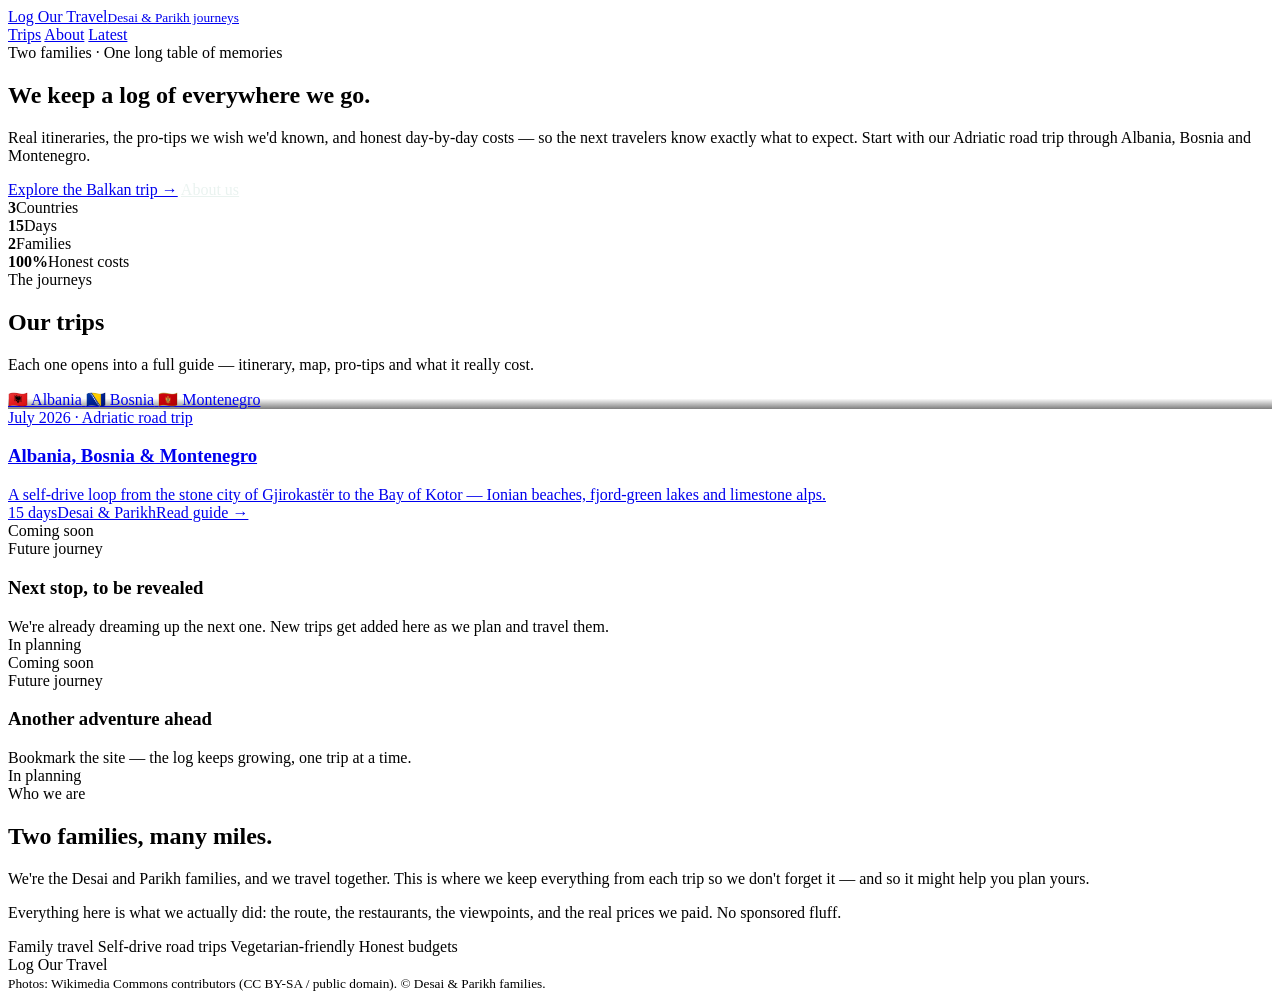
==== index.html @ 01a2512a "Add files via upload" ====
<!DOCTYPE html>
<html lang="en">
<head>
<meta charset="utf-8">
<meta name="viewport" content="width=device-width, initial-scale=1, viewport-fit=cover">
<meta name="theme-color" content="#0e3b43">
<title>Log Our Travel — the Desai &amp; Parikh family journeys</title>
<meta name="description" content="A growing repository of the Desai and Parikh families' road trips — real itineraries, honest costs, and one-tap directions to every stop.">
<link rel="preconnect" href="https://fonts.googleapis.com">
<link rel="preconnect" href="https://fonts.gstatic.com" crossorigin>
<link href="https://fonts.googleapis.com/css2?family=Fraunces:opsz,wght@9..144,400;9..144,600;9..144,900&family=Archivo:wght@400;500;600;700&family=Archivo+Narrow:wght@600;700&display=swap" rel="stylesheet">
<link rel="stylesheet" href="assets/site.css">
</head>
<body>

<header class="brandbar">
  <div class="in">
    <a class="brand" href="index.html">
      <span class="mark"></span>
      <span>Log Our Travel<small>Desai &amp; Parikh journeys</small></span>
    </a>
    <nav class="navlinks">
      <a href="#trips">Trips</a>
      <a href="#about">About</a>
      <a href="trips/balkans-2026.html">Latest</a>
    </nav>
  </div>
</header>

<section class="hero-home">
  <div class="bg" id="heroBg"></div>
  <div class="veil"></div>
  <div class="in">
    <div class="eyebrow">Two families · One long table of memories</div>
    <h1>We keep a log of everywhere we go.</h1>
    <p>Real itineraries, the pro-tips we wish we'd known, and honest day-by-day costs — so the next travelers know exactly what to expect. Start with our Adriatic road trip through Albania, Bosnia and Montenegro.</p>
    <div class="cta-row">
      <a class="btn terra" href="trips/balkans-2026.html">Explore the Balkan trip →</a>
      <a class="btn ghost" href="#about" style="color:#eaf3f0;border-color:rgba(255,255,255,.35)">About us</a>
    </div>
    <div class="stats">
      <div><b>3</b><span>Countries</span></div>
      <div><b>15</b><span>Days</span></div>
      <div><b>2</b><span>Families</span></div>
      <div><b>100%</b><span>Honest costs</span></div>
    </div>
  </div>
</section>

<main class="wrap">
  <div class="section-head" id="trips">
    <div>
      <div class="eyebrow">The journeys</div>
      <h2>Our trips</h2>
      <p>Each one opens into a full guide — itinerary, map, pro-tips and what it really cost.</p>
    </div>
  </div>

  <div class="trip-grid" id="tripGrid">
    <!-- Live trip -->
    <a class="trip-card" href="trips/balkans-2026.html">
      <div class="ph" id="card-balkans">
        <div class="flags">
          <span class="flag">🇦🇱 Albania</span>
          <span class="flag">🇧🇦 Bosnia</span>
          <span class="flag">🇲🇪 Montenegro</span>
        </div>
      </div>
      <div class="body">
        <div class="kick">July 2026 · Adriatic road trip</div>
        <h3>Albania, Bosnia &amp; Montenegro</h3>
        <div class="desc">A self-drive loop from the stone city of Gjirokastër to the Bay of Kotor — Ionian beaches, fjord-green lakes and limestone alps.</div>
        <div class="meta"><span>15 days</span><span>Desai &amp; Parikh</span><span>Read guide →</span></div>
      </div>
    </a>

    <!-- Placeholder future trips -->
    <div class="trip-card soon">
      <div class="ph"><span class="badge-soon">Coming soon</span></div>
      <div class="body">
        <div class="kick">Future journey</div>
        <h3>Next stop, to be revealed</h3>
        <div class="desc">We're already dreaming up the next one. New trips get added here as we plan and travel them.</div>
        <div class="meta"><span>In planning</span></div>
      </div>
    </div>

    <div class="trip-card soon">
      <div class="ph"><span class="badge-soon">Coming soon</span></div>
      <div class="body">
        <div class="kick">Future journey</div>
        <h3>Another adventure ahead</h3>
        <div class="desc">Bookmark the site — the log keeps growing, one trip at a time.</div>
        <div class="meta"><span>In planning</span></div>
      </div>
    </div>
  </div>

  <section class="about-band" id="about">
    <div>
      <div class="eyebrow">Who we are</div>
      <h2>Two families, many miles.</h2>
      <p>We're the Desai and Parikh families, and we travel together. This is where we keep everything from each trip so we don't forget it — and so it might help you plan yours.</p>
      <p>Everything here is what we actually did: the route, the restaurants, the viewpoints, and the real prices we paid. No sponsored fluff.</p>
      <div class="who">
        <span class="chip">Family travel</span>
        <span class="chip">Self-drive road trips</span>
        <span class="chip">Vegetarian-friendly</span>
        <span class="chip">Honest budgets</span>
      </div>
    </div>
    <div class="art" id="aboutArt"></div>
  </section>
</main>

<footer class="sitefoot">
  <div class="in">
    <div class="b"><span class="mark" style="width:24px;height:24px"></span> Log Our Travel</div>
    <small>Photos: Wikimedia Commons contributors (CC BY-SA / public domain). © Desai &amp; Parikh families.</small>
  </div>
</footer>

<script>
// Landing images (Wikimedia Special:FilePath).
function commons(file,w){return "https://commons.wikimedia.org/wiki/Special:FilePath/"+encodeURIComponent(file)+(w?("?width="+w):"");}
(function(){
  const hero=commons("Kotor, Montenegro (Panorama).jpg",1600);
  const im=new Image(); im.onload=()=>{document.getElementById("heroBg").style.backgroundImage=`url('${hero}')`;}; im.src=hero;
  const card=commons("Gjirokastra 145.jpg",800);
  document.getElementById("card-balkans").style.backgroundImage=`linear-gradient(180deg,transparent 45%,rgba(0,0,0,.5)),url('${card}')`;
  document.getElementById("card-balkans").style.backgroundSize="cover";
  document.getElementById("card-balkans").style.backgroundPosition="center";
  const art=commons("Our Lady of the Rocks, Perast, Montenegro.jpg",900);
  document.getElementById("aboutArt").style.backgroundImage=`url('${art}')`;
})();
</script>
</body>
</html>
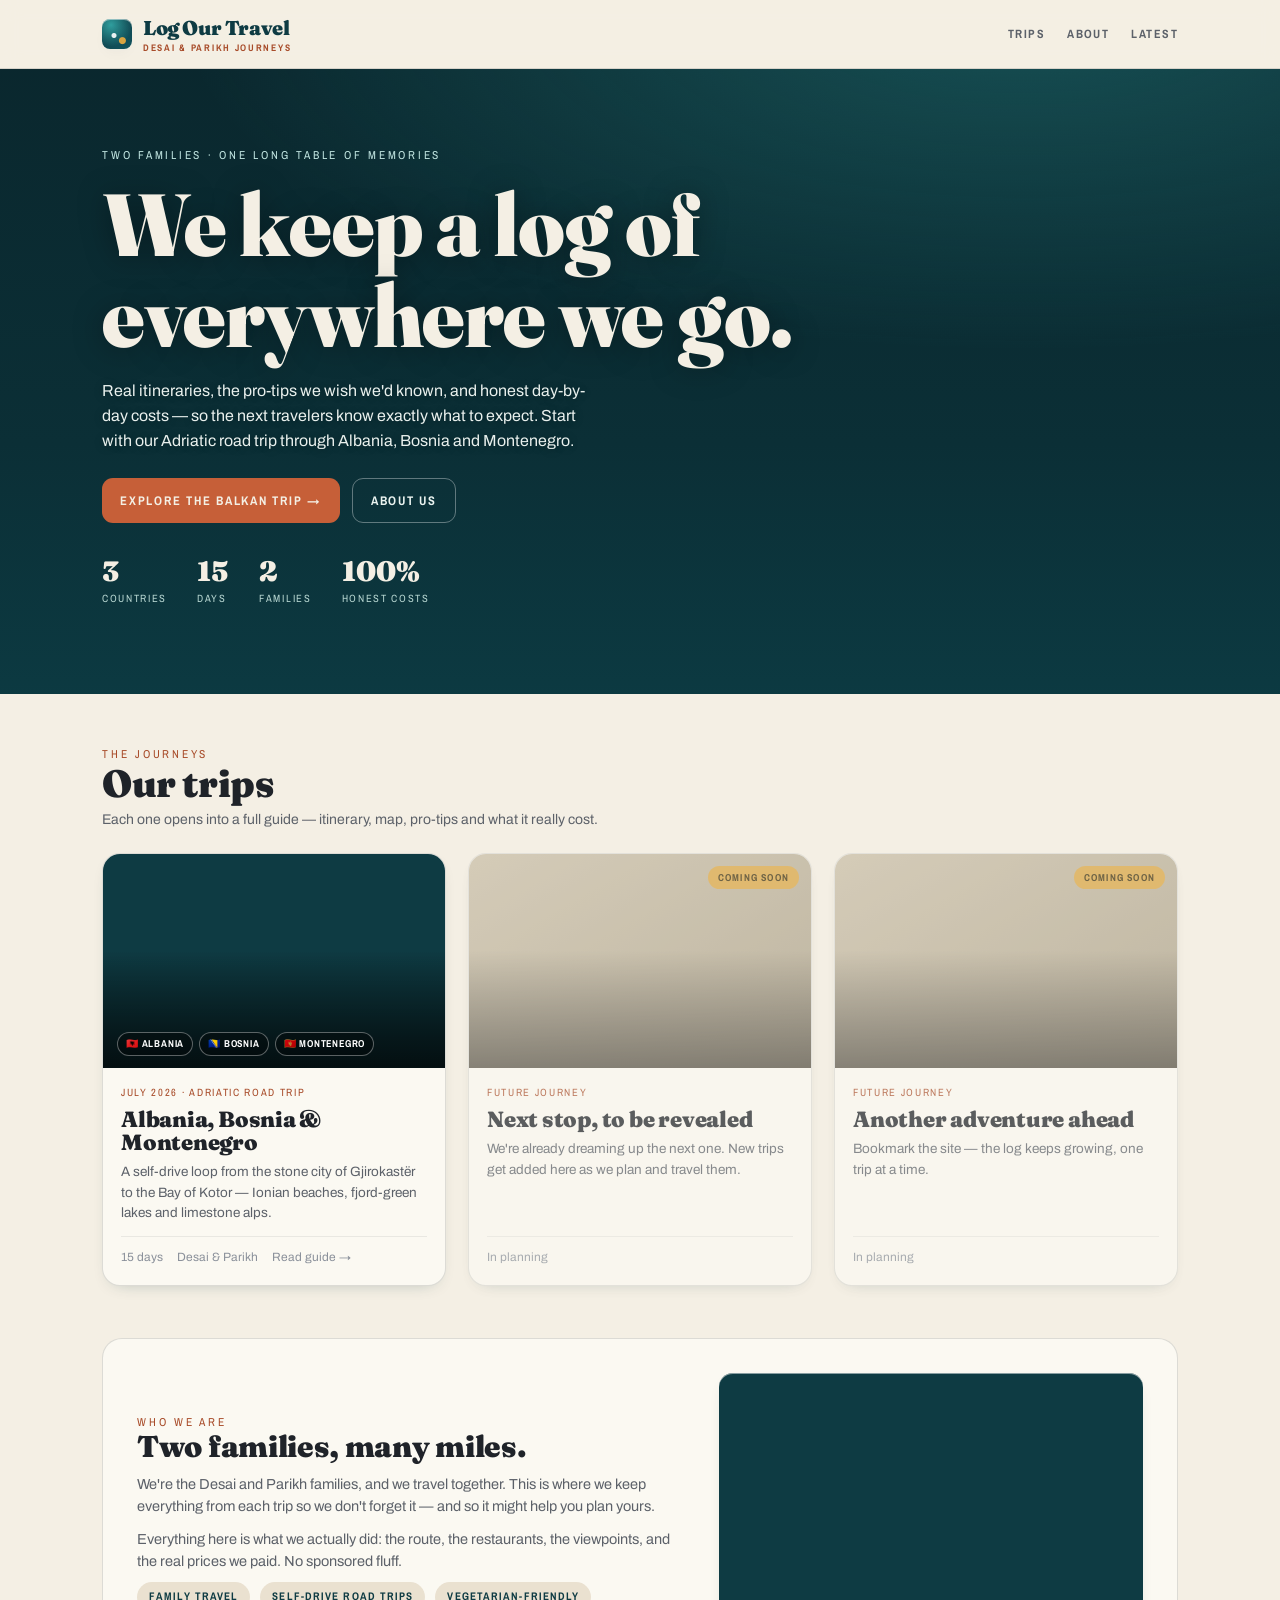
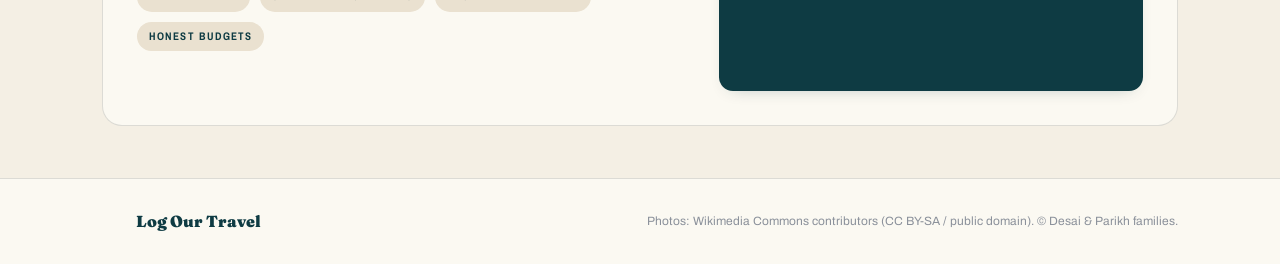
==== commit 678c0fe0: "Add files via upload" ====
--- a/index.html
+++ b/index.html
@@ -9,7 +9,7 @@
 <link rel="preconnect" href="https://fonts.googleapis.com">
 <link rel="preconnect" href="https://fonts.gstatic.com" crossorigin>
 <link href="https://fonts.googleapis.com/css2?family=Fraunces:opsz,wght@9..144,400;9..144,600;9..144,900&family=Archivo:wght@400;500;600;700&family=Archivo+Narrow:wght@600;700&display=swap" rel="stylesheet">
-<link rel="stylesheet" href="assets/site.css">
+<link rel="stylesheet" href="site.css">
 </head>
 <body>
 
@@ -22,7 +22,7 @@
     <nav class="navlinks">
       <a href="#trips">Trips</a>
       <a href="#about">About</a>
-      <a href="trips/balkans-2026.html">Latest</a>
+      <a href="trip-balkans-2026.html">Latest</a>
     </nav>
   </div>
 </header>
@@ -35,7 +35,7 @@
     <h1>We keep a log of everywhere we go.</h1>
     <p>Real itineraries, the pro-tips we wish we'd known, and honest day-by-day costs — so the next travelers know exactly what to expect. Start with our Adriatic road trip through Albania, Bosnia and Montenegro.</p>
     <div class="cta-row">
-      <a class="btn terra" href="trips/balkans-2026.html">Explore the Balkan trip →</a>
+      <a class="btn terra" href="trip-balkans-2026.html">Explore the Balkan trip →</a>
       <a class="btn ghost" href="#about" style="color:#eaf3f0;border-color:rgba(255,255,255,.35)">About us</a>
     </div>
     <div class="stats">
@@ -58,7 +58,7 @@
 
   <div class="trip-grid" id="tripGrid">
     <!-- Live trip -->
-    <a class="trip-card" href="trips/balkans-2026.html">
+    <a class="trip-card" href="trip-balkans-2026.html">
       <div class="ph" id="card-balkans">
         <div class="flags">
           <span class="flag">🇦🇱 Albania</span>
--- a/site.css
+++ b/site.css
@@ -0,0 +1,245 @@
+/* =========================================================================
+   Log Our Travel — shared stylesheet
+   Palette: limestone ivory canvas, deep Ionian teal, Ottoman terracotta, brass.
+   Type: Fraunces (editorial display) + Archivo / Archivo Narrow (UI + labels).
+   ========================================================================= */
+:root{
+  --ivory:#f4efe4; --ivory-2:#eae1d0; --paper:#fbf9f2;
+  --ink:#1f2329; --muted:#5c6169; --faint:#8a909a;
+  --teal:#0e3b43; --teal-2:#12545f; --sea:#2f9e9e;
+  --terra:#c65f38; --terra-d:#a84c2a; --gold:#d9a441;
+  --line:rgba(31,35,41,.14); --line-2:rgba(31,35,41,.08);
+  --alb:#c65f38; --bos:#3a7d5d; --mon:#3d6ea5; --tra:#8a8f98;
+  --shadow-sm:0 1px 0 rgba(255,255,255,.5) inset,0 6px 18px -12px rgba(14,59,67,.45);
+  --shadow:0 1px 0 rgba(255,255,255,.6) inset,0 16px 40px -22px rgba(14,59,67,.5);
+  --sidebar-w:264px;
+}
+*{box-sizing:border-box}
+html{scroll-behavior:smooth}
+html,body{margin:0}
+body{background:var(--ivory);color:var(--ink);font-family:"Archivo",system-ui,-apple-system,sans-serif;-webkit-font-smoothing:antialiased;line-height:1.55}
+a{color:inherit;text-decoration:none}
+img{max-width:100%;display:block}
+.wrap{max-width:1120px;margin:0 auto;padding:0 22px}
+.eyebrow{font-family:"Archivo Narrow";text-transform:uppercase;letter-spacing:.24em;font-size:11.5px;color:var(--terra-d)}
+h1,h2,h3{font-family:"Fraunces",Georgia,serif;font-weight:900;letter-spacing:-.01em;line-height:1.04;margin:0}
+
+/* ---------- top brand bar ---------- */
+.brandbar{position:sticky;top:0;z-index:60;background:rgba(244,239,228,.86);backdrop-filter:blur(10px);border-bottom:1px solid var(--line)}
+.brandbar .in{display:flex;align-items:center;justify-content:space-between;max-width:1120px;margin:0 auto;padding:12px 22px}
+.brand{display:flex;align-items:center;gap:11px;font-family:"Fraunces";font-weight:900;font-size:20px;letter-spacing:-.02em;color:var(--teal)}
+.brand .mark{width:30px;height:30px;border-radius:8px;background:
+   radial-gradient(120% 120% at 30% 20%,var(--sea),transparent 60%),
+   linear-gradient(150deg,var(--teal),var(--teal-2));position:relative;flex:0 0 auto;box-shadow:var(--shadow-sm)}
+.brand .mark::after{content:"";position:absolute;inset:0;border-radius:8px;
+   background:radial-gradient(circle at 68% 72%,var(--gold) 0 3px,transparent 4px),
+             radial-gradient(circle at 40% 55%,rgba(255,255,255,.9) 0 2px,transparent 3px)}
+.brand small{display:block;font-family:"Archivo Narrow";font-weight:700;text-transform:uppercase;letter-spacing:.18em;font-size:9.5px;color:var(--terra-d);margin-top:-2px}
+.navlinks{display:flex;gap:22px;font-family:"Archivo Narrow";font-weight:700;text-transform:uppercase;letter-spacing:.12em;font-size:12px;color:var(--muted)}
+.navlinks a:hover{color:var(--teal)}
+@media(max-width:620px){.navlinks{display:none}}
+
+/* ---------- buttons ---------- */
+.btn{display:inline-flex;align-items:center;gap:8px;border:0;cursor:pointer;font-family:"Archivo Narrow";font-weight:700;text-transform:uppercase;letter-spacing:.14em;font-size:12.5px;padding:12px 18px;border-radius:11px;background:var(--teal);color:var(--ivory);transition:.15s}
+.btn:hover{background:var(--teal-2)}
+.btn.terra{background:var(--terra)} .btn.terra:hover{background:var(--terra-d)}
+.btn.ghost{background:transparent;color:var(--teal);border:1px solid var(--line)}
+.btn:focus-visible{outline:2px solid var(--gold);outline-offset:2px}
+
+/* ---------- footer ---------- */
+.sitefoot{border-top:1px solid var(--line);margin-top:52px;background:var(--paper)}
+.sitefoot .in{max-width:1120px;margin:0 auto;padding:30px 22px;display:flex;flex-wrap:wrap;gap:18px;justify-content:space-between;align-items:center}
+.sitefoot .b{display:flex;align-items:center;gap:10px;font-family:"Fraunces";font-weight:900;color:var(--teal)}
+.sitefoot small{color:var(--faint);font-size:12px}
+
+/* =========================================================================
+   LANDING PAGE
+   ========================================================================= */
+.hero-home{position:relative;overflow:hidden;color:var(--ivory);background:#0b2f36}
+.hero-home .bg{position:absolute;inset:0;background-size:cover;background-position:center;transform:scale(1.04)}
+.hero-home .veil{position:absolute;inset:0;background:
+   radial-gradient(120% 100% at 80% -10%,rgba(47,158,158,.35),transparent 55%),
+   linear-gradient(180deg,rgba(9,32,38,.5),rgba(11,47,54,.82) 60%,rgba(12,58,66,.96))}
+.hero-home .in{position:relative;z-index:2;max-width:1120px;margin:0 auto;padding:78px 22px 84px}
+.hero-home .eyebrow{color:#bfe3df}
+.hero-home h1{font-size:clamp(44px,9vw,88px);margin:.16em 0 .2em;text-shadow:0 2px 30px rgba(0,0,0,.35);max-width:16ch}
+.hero-home p{max-width:56ch;color:#e9f0ed;font-size:16px;text-shadow:0 1px 10px rgba(0,0,0,.3)}
+.hero-home .cta-row{margin-top:24px;display:flex;gap:12px;flex-wrap:wrap}
+.hero-home .stats{display:flex;gap:30px;margin-top:34px;flex-wrap:wrap}
+.hero-home .stats b{font-family:"Fraunces";font-weight:900;font-size:28px;display:block;line-height:1}
+.hero-home .stats span{font-family:"Archivo Narrow";text-transform:uppercase;letter-spacing:.16em;font-size:10.5px;color:#b7d6d1}
+
+.section-head{display:flex;align-items:flex-end;justify-content:space-between;gap:16px;margin:52px 0 22px}
+.section-head h2{font-size:clamp(26px,4vw,38px)}
+.section-head p{color:var(--muted);font-size:14px;margin:6px 0 0}
+
+.trip-grid{display:grid;grid-template-columns:repeat(auto-fill,minmax(320px,1fr));gap:22px}
+.trip-card{background:var(--paper);border:1px solid var(--line);border-radius:18px;overflow:hidden;box-shadow:var(--shadow-sm);transition:.18s;display:flex;flex-direction:column}
+.trip-card:hover{transform:translateY(-3px);box-shadow:var(--shadow)}
+.trip-card .ph{aspect-ratio:16/10;background-size:cover;background-position:center;position:relative;background-color:var(--teal)}
+.trip-card .ph::after{content:"";position:absolute;inset:0;background:linear-gradient(180deg,transparent 45%,rgba(0,0,0,.5))}
+.trip-card .ph .flags{position:absolute;left:14px;bottom:12px;z-index:2;display:flex;gap:6px;flex-wrap:wrap}
+.trip-card .flag{font-family:"Archivo Narrow";font-weight:700;text-transform:uppercase;letter-spacing:.08em;font-size:10px;color:#fff;background:rgba(0,0,0,.3);border:1px solid rgba(255,255,255,.35);padding:3px 8px;border-radius:99px}
+.trip-card .body{padding:16px 18px 18px;display:flex;flex-direction:column;gap:8px;flex:1}
+.trip-card .kick{font-family:"Archivo Narrow";text-transform:uppercase;letter-spacing:.16em;font-size:10.5px;color:var(--terra-d)}
+.trip-card h3{font-size:22px}
+.trip-card .desc{color:var(--muted);font-size:13.5px;flex:1}
+.trip-card .meta{display:flex;gap:14px;font-size:12px;color:var(--faint);border-top:1px solid var(--line-2);padding-top:11px;margin-top:4px}
+.trip-card.soon{opacity:.72}
+.trip-card.soon .ph{background:linear-gradient(150deg,#c8bda6,#a99e86)}
+.badge-soon{position:absolute;top:12px;right:12px;z-index:2;font-family:"Archivo Narrow";font-weight:700;text-transform:uppercase;letter-spacing:.12em;font-size:10px;background:var(--gold);color:#3a2c07;padding:4px 10px;border-radius:99px}
+
+.about-band{background:var(--paper);border:1px solid var(--line);border-radius:20px;padding:34px;margin-top:52px;display:grid;grid-template-columns:1.3fr 1fr;gap:30px;align-items:center}
+.about-band h2{font-size:30px;margin-bottom:10px}
+.about-band p{color:var(--muted);font-size:14.5px;margin:0 0 10px}
+.about-band .who{display:flex;gap:10px;flex-wrap:wrap;margin-top:8px}
+.about-band .chip{font-family:"Archivo Narrow";font-weight:700;text-transform:uppercase;letter-spacing:.1em;font-size:11px;background:var(--ivory-2);color:var(--teal);padding:6px 12px;border-radius:99px}
+.about-band .art{aspect-ratio:4/3;border-radius:14px;background-size:cover;background-position:center;background-color:var(--teal);box-shadow:var(--shadow-sm)}
+@media(max-width:760px){.about-band{grid-template-columns:1fr;padding:24px}.about-band .art{order:-1}}
+
+/* =========================================================================
+   TRIP PAGE — sidebar + content
+   ========================================================================= */
+.trip-hero{position:relative;overflow:hidden;color:var(--ivory);background:#0b2f36}
+.trip-hero .bg{position:absolute;inset:0;background-size:cover;background-position:center;transform:scale(1.04)}
+.trip-hero .veil{position:absolute;inset:0;background:linear-gradient(180deg,rgba(9,32,38,.42),rgba(11,47,54,.8) 65%,rgba(12,58,66,.96))}
+.trip-hero .in{position:relative;z-index:2;max-width:1120px;margin:0 auto;padding:60px 22px 66px}
+.trip-hero .crumb{font-family:"Archivo Narrow";text-transform:uppercase;letter-spacing:.16em;font-size:11px;color:#bfe3df;margin-bottom:14px}
+.trip-hero .crumb a:hover{color:#fff}
+.trip-hero h1{font-size:clamp(38px,7vw,68px);margin:.1em 0 .16em;text-shadow:0 2px 26px rgba(0,0,0,.35)}
+.trip-hero p{max-width:56ch;color:#e9f0ed;font-size:15.5px}
+.trip-hero .flags{display:flex;gap:8px;flex-wrap:wrap;margin-top:16px}
+.trip-hero .flag{font-family:"Archivo Narrow";font-weight:700;text-transform:uppercase;letter-spacing:.1em;font-size:11px;padding:5px 11px;border-radius:99px;border:1px solid rgba(255,255,255,.3);background:rgba(255,255,255,.08)}
+
+.layout{max-width:1120px;margin:0 auto;padding:0 22px;display:grid;grid-template-columns:var(--sidebar-w) 1fr;gap:34px;align-items:start}
+
+/* sidebar */
+.sidebar{position:sticky;top:64px;align-self:start;padding:26px 0;max-height:calc(100vh - 64px);overflow-y:auto}
+.sidebar .sb-title{font-family:"Archivo Narrow";text-transform:uppercase;letter-spacing:.16em;font-size:11px;color:var(--faint);margin:0 0 12px 12px}
+.sb-nav{list-style:none;margin:0 0 22px;padding:0}
+.sb-nav > li > a{display:flex;align-items:center;gap:10px;padding:10px 12px;border-radius:10px;font-family:"Archivo Narrow";font-weight:700;text-transform:uppercase;letter-spacing:.08em;font-size:12.5px;color:var(--muted);transition:.14s}
+.sb-nav > li > a:hover{background:var(--ivory-2);color:var(--teal)}
+.sb-nav > li > a.active{background:var(--teal);color:var(--ivory)}
+.sb-nav .ic{width:17px;height:17px;flex:0 0 auto}
+.sb-sub{list-style:none;margin:2px 0 8px;padding:0 0 0 4px;border-left:2px solid var(--line);margin-left:16px;display:none}
+.sb-sub.open{display:block}
+.sb-sub li a{display:block;padding:6px 12px;font-size:12.5px;color:var(--muted);border-radius:8px}
+.sb-sub li a:hover{background:var(--ivory-2);color:var(--teal)}
+.sb-sub li a .num{display:inline-block;width:22px;font-family:"Archivo Narrow";font-weight:700;color:var(--faint)}
+.sb-cta{margin:0 12px}
+
+/* content */
+.content{padding:30px 0 10px;min-width:0}
+.panel{background:var(--paper);border:1px solid var(--line);border-radius:16px;padding:22px;box-shadow:var(--shadow-sm);margin-bottom:22px;scroll-margin-top:70px}
+.panel > h2{font-size:26px;margin-bottom:4px}
+.panel .lead{color:var(--muted);font-size:14px;margin:0 0 16px}
+.sec-label{display:flex;align-items:center;gap:9px;margin:6px 0 16px}
+.sec-label .eyebrow{margin:0}
+
+/* overview stats */
+.ov-grid{display:grid;grid-template-columns:repeat(auto-fit,minmax(130px,1fr));gap:12px;margin-bottom:6px}
+.ov-cell{border-radius:12px;padding:14px;background:var(--ivory-2)}
+.ov-cell .k{font-family:"Archivo Narrow";text-transform:uppercase;letter-spacing:.12em;font-size:10.5px;color:var(--muted)}
+.ov-cell .v{font-family:"Fraunces";font-weight:900;font-size:22px;color:var(--teal);line-height:1;margin-top:5px}
+.ov-cell .s{font-size:11px;color:var(--faint);margin-top:3px}
+
+/* day cards */
+.day{background:var(--paper);border:1px solid var(--line);border-radius:16px;margin-bottom:15px;overflow:hidden;scroll-margin-top:70px}
+.day-head{display:flex;cursor:pointer;align-items:stretch;user-select:none;min-height:100px}
+.daythumb{flex:0 0 132px;position:relative;overflow:hidden;background-size:cover;background-position:center}
+.daythumb .fallback{position:absolute;inset:0}
+.daythumb::after{content:"";position:absolute;inset:0;background:linear-gradient(180deg,rgba(0,0,0,.05),rgba(0,0,0,.45))}
+.daythumb .num{position:absolute;left:11px;bottom:9px;z-index:2;color:#fff}
+.daythumb .num .n{font-family:"Fraunces";font-weight:900;font-size:28px;line-height:.9;text-shadow:0 2px 10px rgba(0,0,0,.6)}
+.daythumb .num .l{font-family:"Archivo Narrow";text-transform:uppercase;letter-spacing:.14em;font-size:9px;text-shadow:0 1px 6px rgba(0,0,0,.7)}
+.day-meta{flex:1;padding:14px 16px;min-width:0;display:flex;flex-direction:column;justify-content:center}
+.day-place{font-family:"Archivo Narrow";text-transform:uppercase;letter-spacing:.16em;font-size:11px;color:var(--terra-d)}
+.day.bos .day-place{color:var(--bos)} .day.mon .day-place{color:var(--mon)} .day.transit .day-place{color:var(--faint)}
+.day-title{font-family:"Fraunces";font-weight:900;font-size:19px;line-height:1.12;margin:3px 0 4px}
+.day-date{font-size:12.5px;color:var(--muted)}
+.chev{align-self:center;padding:0 16px;color:var(--faint);transition:.2s}
+.day[open] .chev{transform:rotate(90deg)}
+.day-body{display:none;padding:2px 18px 20px;border-top:1px solid var(--line)}
+.day[open] .day-body{display:block}
+.day-photo{margin:16px -18px 0;position:relative}
+.day-photo img{width:100%;height:220px;object-fit:cover}
+.day-photo .cap{position:absolute;left:14px;bottom:10px;color:#fff;font-family:"Archivo Narrow";text-transform:uppercase;letter-spacing:.12em;font-size:11px;text-shadow:0 1px 8px rgba(0,0,0,.7)}
+.day-photo::after{content:"";position:absolute;inset:0;background:linear-gradient(180deg,transparent 55%,rgba(0,0,0,.4))}
+.maphint{display:flex;align-items:center;gap:7px;font-size:11.5px;color:var(--faint);margin:14px 0 2px;font-family:"Archivo Narrow";text-transform:uppercase;letter-spacing:.08em}
+.drive{display:inline-flex;gap:8px;align-items:center;background:var(--ivory-2);border-radius:8px;padding:7px 11px;font-size:12.5px;color:#454b53;margin:12px 0 2px;font-weight:500}
+ul.plan{list-style:none;margin:12px 0 0;padding:0}
+ul.plan li{position:relative;padding:8px 0 8px 22px;font-size:14.5px;border-bottom:1px dashed var(--line)}
+ul.plan li:last-child{border-bottom:0}
+ul.plan li::before{content:"";position:absolute;left:2px;top:15px;width:7px;height:7px;border-radius:50%;background:var(--sea);box-shadow:0 0 0 3px rgba(47,158,158,.16)}
+a.maplink{color:var(--teal);border-bottom:1.5px solid rgba(47,158,158,.45);font-weight:600;transition:.12s}
+a.maplink:hover{border-bottom-color:var(--teal);background:rgba(47,158,158,.09)}
+a.maplink .pin{font-size:.82em;margin-left:2px;opacity:.75}
+a.maplink:focus-visible{outline:2px solid var(--gold);outline-offset:2px;border-radius:3px}
+.day-place a.maplink{color:inherit;border-bottom-color:currentColor;opacity:.92}
+.tips{margin-top:16px}
+.tip{display:flex;gap:10px;background:linear-gradient(180deg,#fffdf6,#fbf3e2);border:1px solid rgba(217,164,65,.4);border-left:3px solid var(--gold);border-radius:10px;padding:11px 13px;margin-top:9px;font-size:13.5px}
+.tip .ico{flex:0 0 auto;color:var(--terra-d);font-weight:900;font-family:"Fraunces";font-size:15px}
+.tip b{font-family:"Archivo Narrow";text-transform:uppercase;letter-spacing:.12em;font-size:10.5px;color:var(--terra-d);display:block;margin-bottom:1px}
+
+/* map panel */
+#mapEmbed{width:100%;height:440px;border:0;border-radius:12px;background:var(--ivory-2)}
+.map-legend{display:flex;gap:16px;flex-wrap:wrap;margin-top:12px;font-size:12px;color:var(--muted);font-family:"Archivo Narrow";text-transform:uppercase;letter-spacing:.08em}
+.map-legend i{width:11px;height:11px;border-radius:3px;display:inline-block;margin-right:6px;vertical-align:-1px}
+
+/* costs panel */
+.cost-hero{display:grid;grid-template-columns:repeat(auto-fit,minmax(150px,1fr));gap:12px;margin-bottom:16px}
+.ch{border-radius:14px;padding:16px;color:#fff}
+.ch.a{background:linear-gradient(150deg,#0e3b43,#12545f)}
+.ch.b{background:linear-gradient(150deg,#c65f38,#a84c2a)}
+.ch.c{background:linear-gradient(150deg,#3a7d5d,#2c6047)}
+.ch .k{font-family:"Archivo Narrow";text-transform:uppercase;letter-spacing:.13em;font-size:10.5px;opacity:.9}
+.ch .v{font-family:"Fraunces";font-weight:900;font-size:26px;line-height:1;margin-top:6px}
+.ch .s{font-size:11px;opacity:.85;margin-top:4px}
+.cost-status{display:flex;align-items:center;gap:8px;font-size:12.5px;color:var(--muted);margin:2px 0 14px}
+.cost-status .pip{width:8px;height:8px;border-radius:50%;background:var(--faint)}
+.cost-status.live .pip{background:var(--bos);box-shadow:0 0 0 3px rgba(58,125,93,.2)}
+.filters{display:flex;gap:7px;flex-wrap:wrap;margin:6px 0 12px;align-items:center}
+.filters .chip{font-family:"Archivo Narrow";font-weight:700;text-transform:uppercase;letter-spacing:.09em;font-size:11px;padding:6px 11px;border-radius:99px;border:1px solid var(--line);background:#fff;cursor:pointer;color:var(--muted)}
+.filters .chip[aria-pressed="true"]{background:var(--ink);color:#fff;border-color:var(--ink)}
+.exp-list{margin-top:4px}
+.exp{display:flex;align-items:center;gap:12px;background:var(--paper);border:1px solid var(--line);border-radius:12px;padding:11px 13px;margin-bottom:9px}
+.exp .cat{flex:0 0 42px;height:42px;border-radius:10px;display:flex;align-items:center;justify-content:center;font-size:19px;background:var(--ivory-2)}
+.exp .mid{flex:1;min-width:0}
+.exp .mid .t1{font-weight:600;font-size:14px;overflow:hidden;text-overflow:ellipsis;white-space:nowrap}
+.exp .mid .t2{font-size:12px;color:var(--faint)}
+.exp .amt{font-family:"Fraunces";font-weight:900;font-size:17px;color:var(--teal)}
+.cost-empty{text-align:center;color:var(--faint);padding:30px 16px;border:1.5px dashed var(--line);border-radius:14px;background:var(--paper)}
+.cost-empty .big{font-family:"Fraunces";font-weight:900;font-size:19px;color:var(--teal);margin-bottom:4px}
+table.daytable{width:100%;border-collapse:collapse;margin-top:14px;font-size:13px}
+table.daytable th,table.daytable td{text-align:right;padding:8px 6px;border-bottom:1px solid var(--line)}
+table.daytable th:first-child,table.daytable td:first-child{text-align:left}
+table.daytable thead th{font-family:"Archivo Narrow";text-transform:uppercase;letter-spacing:.08em;font-size:10.5px;color:var(--faint);font-weight:700}
+table.daytable td.tot{font-weight:700;color:var(--teal)}
+.scroll-x{overflow-x:auto}
+.note{font-size:12px;color:var(--faint);margin-top:12px}
+
+/* info cards */
+.info-grid{display:grid;gap:12px}
+.icard{background:var(--paper);border:1px solid var(--line);border-radius:14px;padding:16px 17px}
+.icard h3{font-family:"Fraunces";font-weight:900;font-size:16px;margin:0 0 9px;display:flex;gap:8px;align-items:center}
+.icard h3 .e{font-size:18px}
+.icard ul{margin:0;padding-left:18px;font-size:14px}
+.icard ul li{margin:6px 0}
+.route-table{width:100%;border-collapse:collapse}
+.route-table td{padding:9px 8px;border-bottom:1px solid var(--line);font-size:13.5px;vertical-align:top}
+.route-table td:first-child{font-family:"Archivo Narrow";text-transform:uppercase;letter-spacing:.08em;font-size:11px;color:var(--faint);white-space:nowrap;padding-right:14px}
+
+/* mobile sidebar -> becomes a top scroller */
+.sb-toggle{display:none}
+@media(max-width:900px){
+  :root{--sidebar-w:0px}
+  .layout{grid-template-columns:1fr;gap:0}
+  .sidebar{position:static;max-height:none;padding:14px 0 4px;overflow:visible}
+  .sb-nav{display:flex;overflow-x:auto;gap:6px;margin:0 0 6px;padding-bottom:6px;scrollbar-width:none}
+  .sb-nav::-webkit-scrollbar{display:none}
+  .sb-nav > li > a{white-space:nowrap}
+  .sb-sub{display:none!important}
+  .sb-title,.sb-cta{display:none}
+  .content{padding:14px 0 10px}
+}
+@media (prefers-reduced-motion:reduce){*{animation:none!important;transition:none!important}}
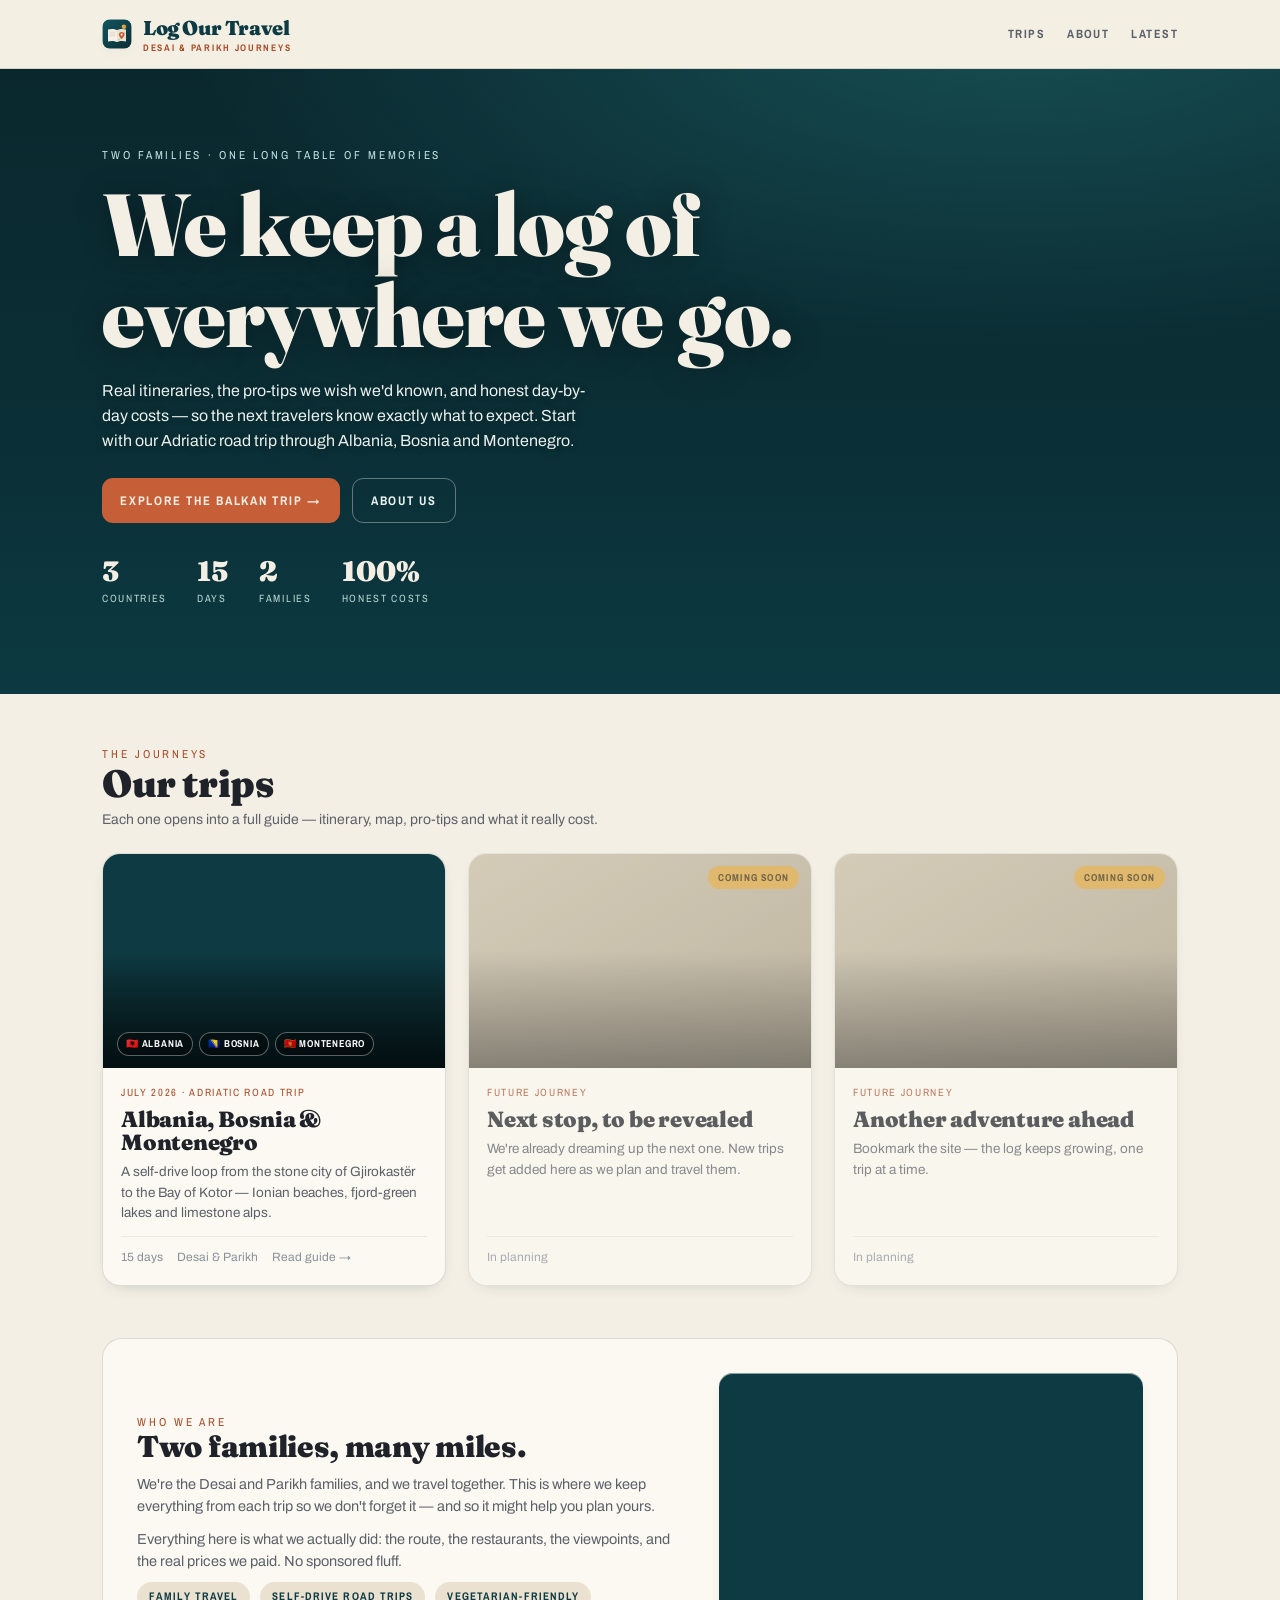
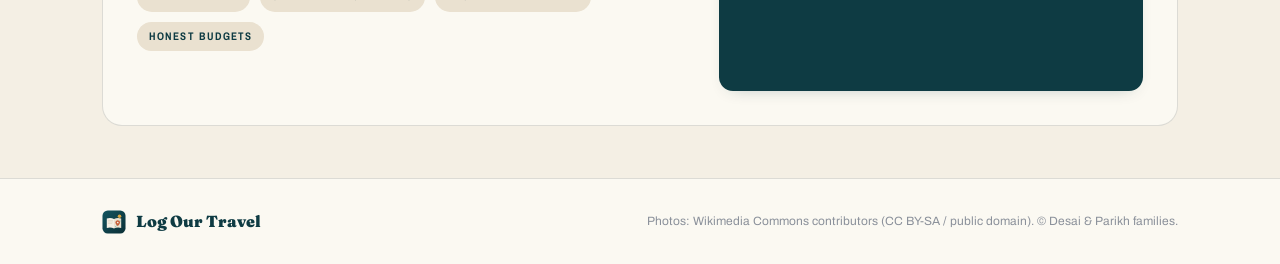
==== commit 64ba532b: "Add files via upload" ====
--- a/index.html
+++ b/index.html
@@ -9,6 +9,7 @@
 <link rel="preconnect" href="https://fonts.googleapis.com">
 <link rel="preconnect" href="https://fonts.gstatic.com" crossorigin>
 <link href="https://fonts.googleapis.com/css2?family=Fraunces:opsz,wght@9..144,400;9..144,600;9..144,900&family=Archivo:wght@400;500;600;700&family=Archivo+Narrow:wght@600;700&display=swap" rel="stylesheet">
+<link rel="icon" type="image/svg+xml" href="logo.svg">
 <link rel="stylesheet" href="site.css">
 </head>
 <body>
@@ -16,7 +17,7 @@
 <header class="brandbar">
   <div class="in">
     <a class="brand" href="index.html">
-      <span class="mark"></span>
+      <img class="mark" src="logo.svg" alt="Log Our Travel logo" width="30" height="30">
       <span>Log Our Travel<small>Desai &amp; Parikh journeys</small></span>
     </a>
     <nav class="navlinks">
@@ -115,7 +116,7 @@
 
 <footer class="sitefoot">
   <div class="in">
-    <div class="b"><span class="mark" style="width:24px;height:24px"></span> Log Our Travel</div>
+    <div class="b"><img class="mark" src="logo.svg" alt="" width="24" height="24"> Log Our Travel</div>
     <small>Photos: Wikimedia Commons contributors (CC BY-SA / public domain). © Desai &amp; Parikh families.</small>
   </div>
 </footer>
--- a/site.css
+++ b/site.css
@@ -28,12 +28,10 @@
 .brandbar{position:sticky;top:0;z-index:60;background:rgba(244,239,228,.86);backdrop-filter:blur(10px);border-bottom:1px solid var(--line)}
 .brandbar .in{display:flex;align-items:center;justify-content:space-between;max-width:1120px;margin:0 auto;padding:12px 22px}
 .brand{display:flex;align-items:center;gap:11px;font-family:"Fraunces";font-weight:900;font-size:20px;letter-spacing:-.02em;color:var(--teal)}
-.brand .mark{width:30px;height:30px;border-radius:8px;background:
+.brand .mark{width:30px;height:30px;border-radius:8px;flex:0 0 auto;display:block;box-shadow:var(--shadow-sm)}
+.brand .mark--old{width:30px;height:30px;border-radius:8px;background:
    radial-gradient(120% 120% at 30% 20%,var(--sea),transparent 60%),
    linear-gradient(150deg,var(--teal),var(--teal-2));position:relative;flex:0 0 auto;box-shadow:var(--shadow-sm)}
-.brand .mark::after{content:"";position:absolute;inset:0;border-radius:8px;
-   background:radial-gradient(circle at 68% 72%,var(--gold) 0 3px,transparent 4px),
-             radial-gradient(circle at 40% 55%,rgba(255,255,255,.9) 0 2px,transparent 3px)}
 .brand small{display:block;font-family:"Archivo Narrow";font-weight:700;text-transform:uppercase;letter-spacing:.18em;font-size:9.5px;color:var(--terra-d);margin-top:-2px}
 .navlinks{display:flex;gap:22px;font-family:"Archivo Narrow";font-weight:700;text-transform:uppercase;letter-spacing:.12em;font-size:12px;color:var(--muted)}
 .navlinks a:hover{color:var(--teal)}
@@ -147,6 +145,7 @@
 .day{background:var(--paper);border:1px solid var(--line);border-radius:16px;margin-bottom:15px;overflow:hidden;scroll-margin-top:70px}
 .day-head{display:flex;cursor:pointer;align-items:stretch;user-select:none;min-height:100px}
 .daythumb{flex:0 0 132px;position:relative;overflow:hidden;background-size:cover;background-position:center}
+.daythumb .thumb-img{position:absolute;inset:0;width:100%;height:100%;object-fit:cover}
 .daythumb .fallback{position:absolute;inset:0}
 .daythumb::after{content:"";position:absolute;inset:0;background:linear-gradient(180deg,rgba(0,0,0,.05),rgba(0,0,0,.45))}
 .daythumb .num{position:absolute;left:11px;bottom:9px;z-index:2;color:#fff}
@@ -161,10 +160,10 @@
 .day[open] .chev{transform:rotate(90deg)}
 .day-body{display:none;padding:2px 18px 20px;border-top:1px solid var(--line)}
 .day[open] .day-body{display:block}
-.day-photo{margin:16px -18px 0;position:relative}
-.day-photo img{width:100%;height:220px;object-fit:cover}
-.day-photo .cap{position:absolute;left:14px;bottom:10px;color:#fff;font-family:"Archivo Narrow";text-transform:uppercase;letter-spacing:.12em;font-size:11px;text-shadow:0 1px 8px rgba(0,0,0,.7)}
-.day-photo::after{content:"";position:absolute;inset:0;background:linear-gradient(180deg,transparent 55%,rgba(0,0,0,.4))}
+.day-photo{margin:16px -18px 0;position:relative;min-height:150px}
+.day-photo img{width:100%;height:220px;object-fit:cover;position:relative;z-index:1}
+.day-photo .cap{position:absolute;left:14px;bottom:10px;z-index:2;color:#fff;font-family:"Archivo Narrow";text-transform:uppercase;letter-spacing:.12em;font-size:11px;text-shadow:0 1px 8px rgba(0,0,0,.7)}
+.day-photo::after{content:"";position:absolute;inset:0;z-index:1;background:linear-gradient(180deg,transparent 55%,rgba(0,0,0,.4))}
 .maphint{display:flex;align-items:center;gap:7px;font-size:11.5px;color:var(--faint);margin:14px 0 2px;font-family:"Archivo Narrow";text-transform:uppercase;letter-spacing:.08em}
 .drive{display:inline-flex;gap:8px;align-items:center;background:var(--ivory-2);border-radius:8px;padding:7px 11px;font-size:12.5px;color:#454b53;margin:12px 0 2px;font-weight:500}
 ul.plan{list-style:none;margin:12px 0 0;padding:0}
